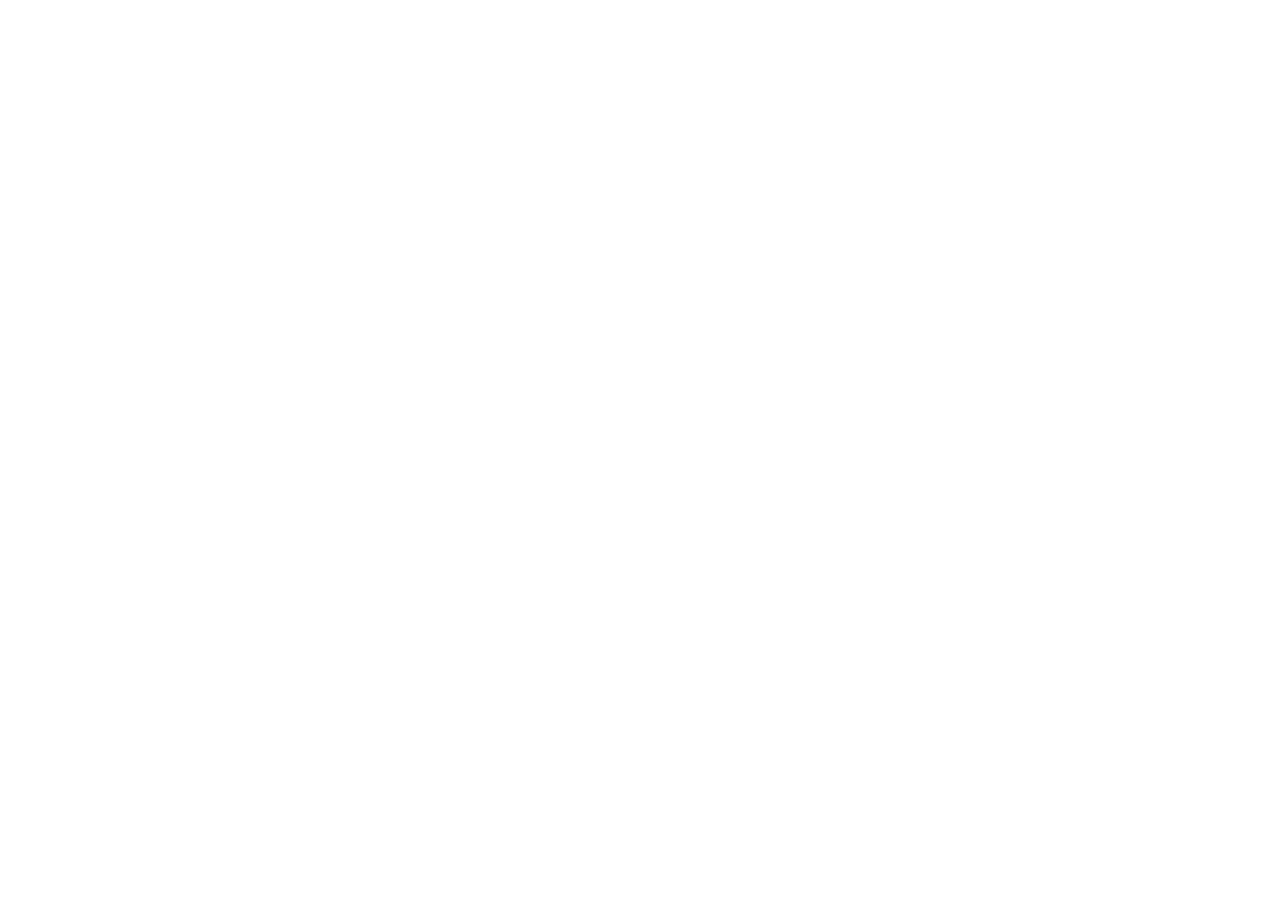
==== index.html @ 836903f6 "Initial Commit" ====
<!DOCTYPE html>
<html lang="en">
  <head>
    <meta charset="utf-8" />
    <meta name="viewport" content="width=device-width" />
    <link rel="stylesheet" href="./cssFiles/style.css" />
    <title>Ironhack Cart</title>
  </head>
  <body>

  </body>
</html>
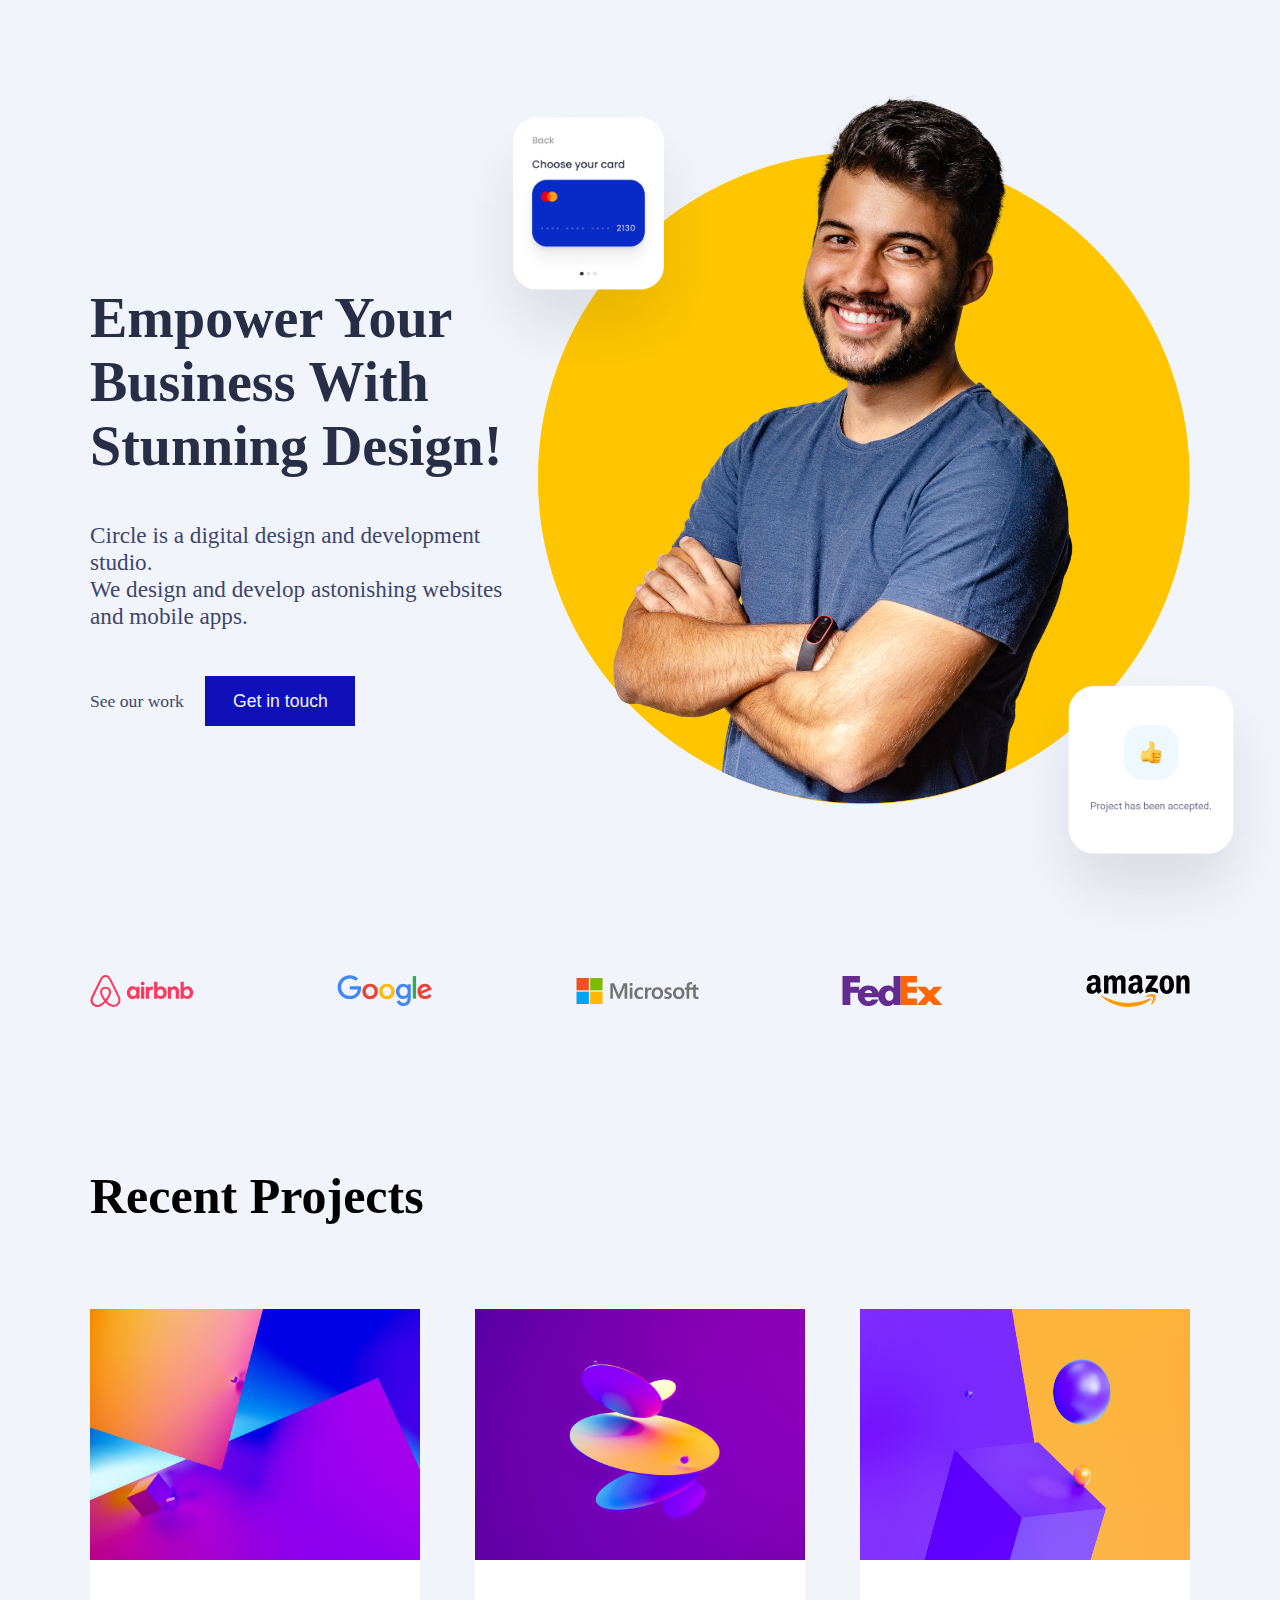
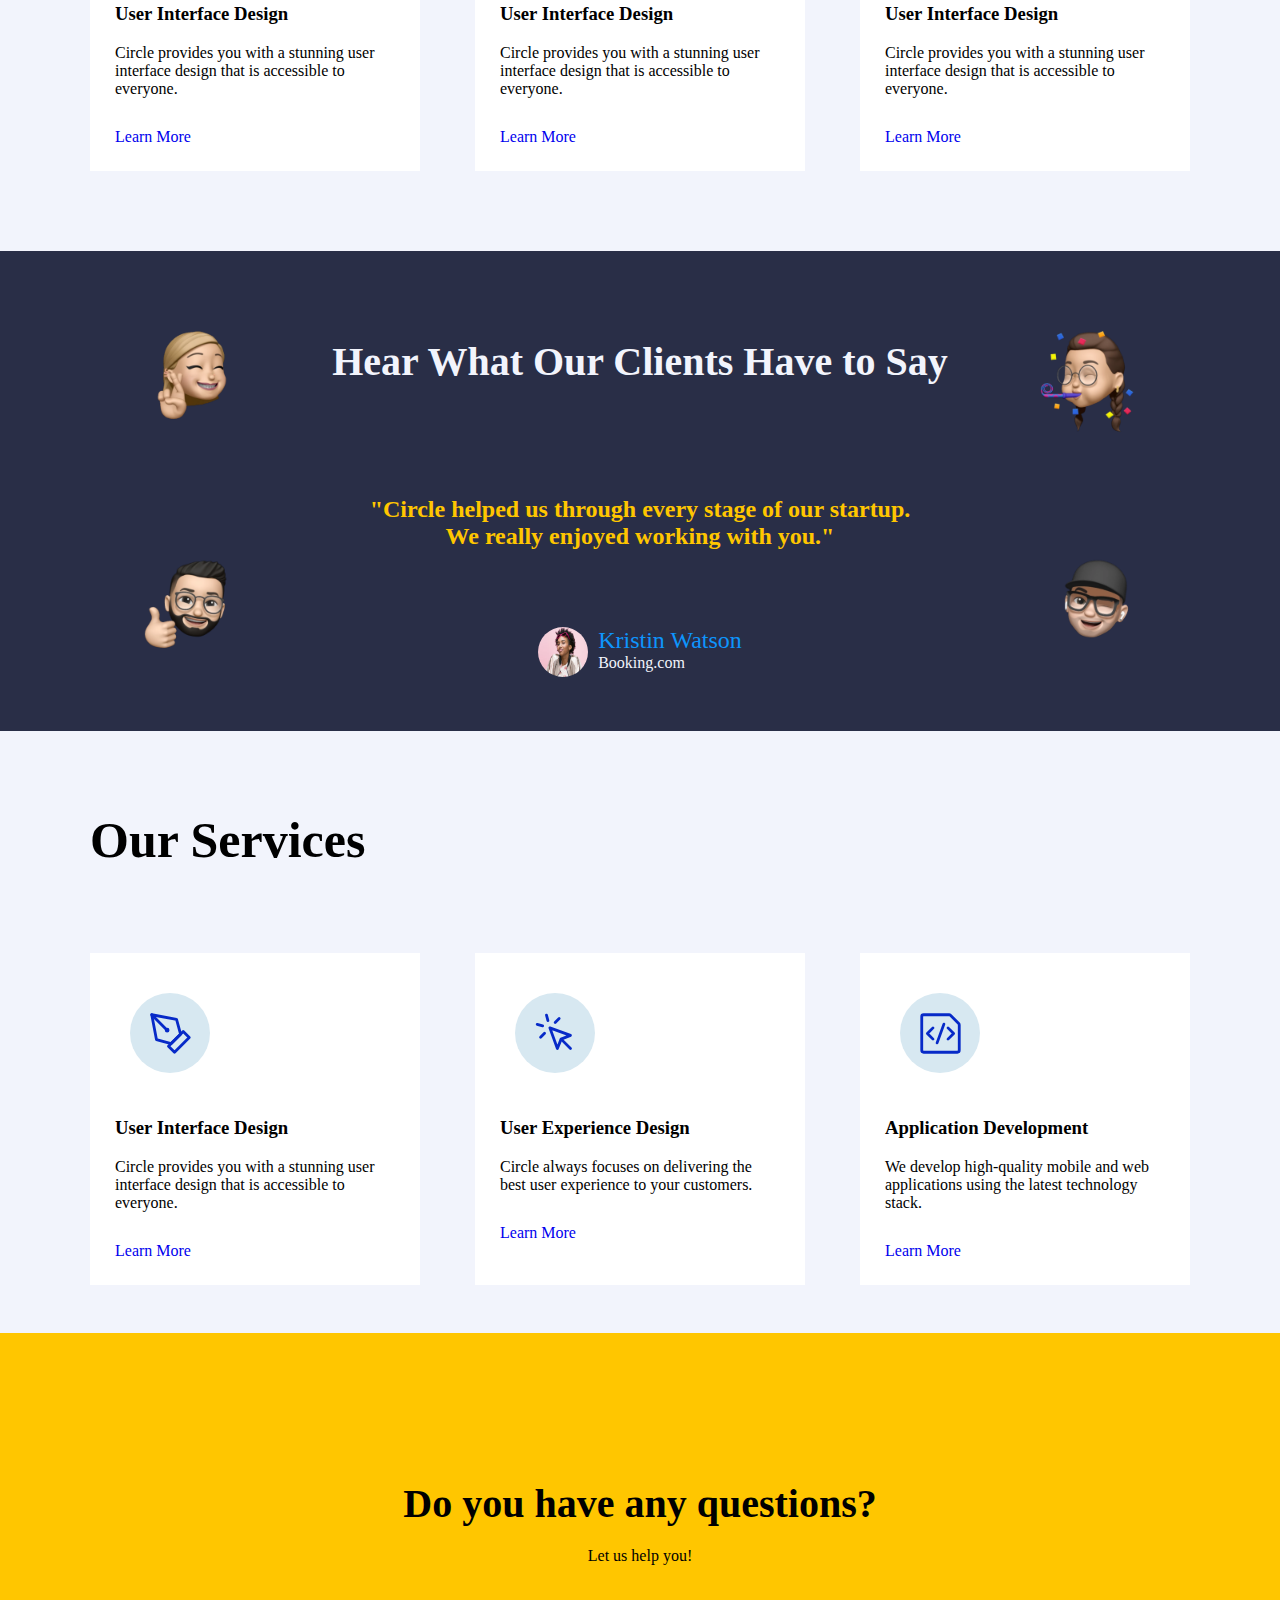
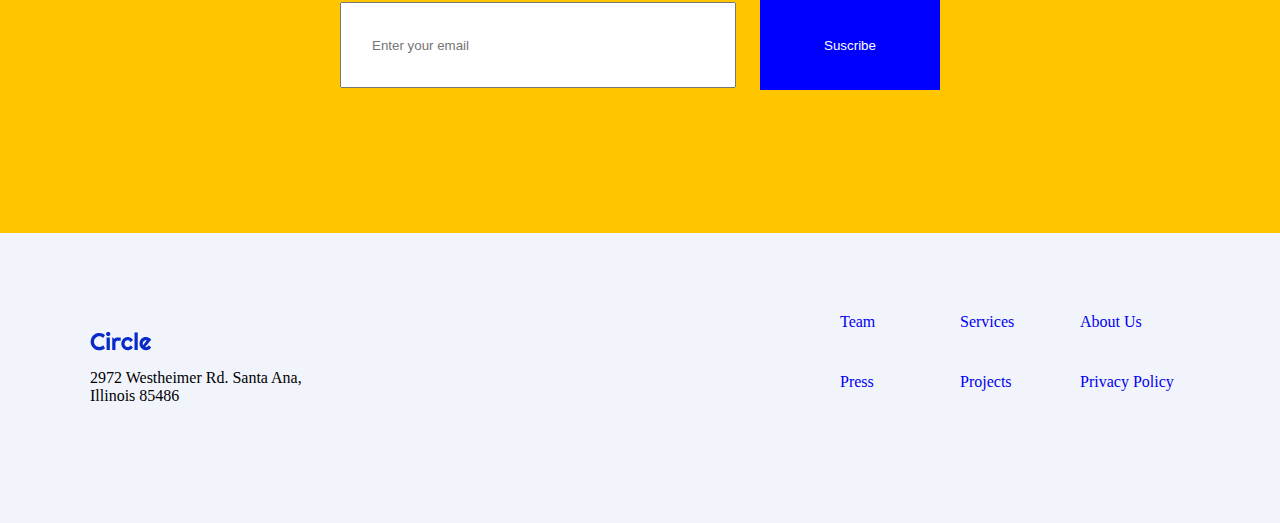
==== commit f9840549: "html advanced" ====
--- a/index.html
+++ b/index.html
@@ -4,9 +4,174 @@
     <meta charset="utf-8" />
     <meta name="viewport" content="width=device-width" />
     <link rel="stylesheet" href="./cssFiles/style.css" />
-    <title>Ironhack Cart</title>
+    <title>Project</title>
   </head>
   <body>
+    <!--NAVBAR-->
+    <nav class="navbar">
 
+    </nav>
+    <!--HOME-->
+    <section class="home">
+      <div class="home-columns">
+        <div class="home-content">
+          <h1>Empower Your Business With Stunning Design!</h1>
+          <p>Circle is a digital design and development studio. <br> We design and develop astonishing websites and mobile apps.</p>
+          <div>
+            <a href="#">See our work</a>
+            <button class="home-btn">Get in touch</button>
+          </div>
+        </div>
+        <div class="home-images">
+          <img class="img-hero" src="images/hero-section/hero-image.png" alt="">
+          <img class="img-hero-card1" src="images/hero-section/card-1.png" alt="">
+          <img class="img-hero-card2" src="images/hero-section/card-2.png" alt="">
+        </div>
+      </div>
+    </section>
+    <!--SPONSORS-->
+    <section class="sponsors">
+      <div class="content-sponsors">
+        <img src="images/logos/airbnb-logo.svg" alt="">
+        <img src="images/logos/google-logo.svg" alt="">
+        <img src="images/logos/microsoft-logo.svg" alt="">
+        <img src="images/logos/fedex-logo.svg" alt="">
+        <img src="images/logos/amazon-logo.svg" alt="">
+      </div>
+    </section>
+    <!--PROJECTS-->
+    <section class="projects">
+      <div class="content-projects">
+        <span class="title">Recent Projects</span>
+        <div class="cards-projects">
+          <div class="card-project">
+            <img class="img-project" src="images/projects-section/1.jpg" alt="">
+            <div class="card-content">
+              <h3>User Interface Design</h3>
+              <p class="card-text">Circle provides you with a stunning user interface design that is accessible to everyone.</p>
+              <a href="#">Learn More</a>
+            </div>
+          </div>
+          <div class="card-project">
+            <img class="img-project" src="images/projects-section/2.jpg" alt="">
+            <div class="card-content">
+              <h3>User Interface Design</h3>
+              <p class="card-text">Circle provides you with a stunning user interface design that is accessible to everyone.</p>
+              <a href="#">Learn More</a>
+            </div>
+          </div>
+          <div class="card-project">
+            <img class="img-project" src="images/projects-section/3.jpg" alt="">
+            <div class="card-content">
+              <h3>User Interface Design</h3>
+              <p class="card-text">Circle provides you with a stunning user interface design that is accessible to everyone.</p>
+              <a href="#">Learn More</a>
+            </div>
+          </div>
+        </div>
+      </div>
+    </section>
+    <!--COMMENTS-->
+    <section class="comments">
+      <div class="background-coments">
+        <div class="content-comments">
+          <h2>Hear What Our Clients Have to Say</h2>
+          <p>"Circle helped us through every stage of our startup. <br> We really enjoyed working with you."</p>
+          <div class="profile-comments">
+            <img class="profile-img" src="images/testimonial-section/profile.png" alt="">
+            <div class="profile-data">
+              <span class="profile-name">Kristin Watson</span>
+              <span class="profile-mail">Booking.com</span>
+            </div>
+          </div>
+        </div>
+        <div class="emoji-left">
+          <img class="emoji" src="images/testimonial-section/memoji-1.png" alt="">
+        </div>
+        <div class="emoji-right">
+          <img class="emoji" src="images/testimonial-section/memoji-4.png" alt="">
+        </div>
+        <div class="emoji-bottom-left">
+          <img class="emoji" src="images/testimonial-section/memoji-3.png" alt="">
+        </div>
+        <div class="emoji-bottom-right">
+          <img class="emoji" src="images/testimonial-section/memoji-2.png" alt="">
+        </div>
+      </div>
+    </section>
+    <!--SERVICES-->
+    <section class="services">
+      <div class="content-services">
+        <span class="title">Our Services</span>
+        <div class="cards-services">
+          <div class="card-service">
+            <div class="card-image">
+              <div class="rounded-image">
+                <img class="img-service" src="images/services-section/icons/1.svg" alt="service-1 image">
+              </div>
+            </div>
+            <div class="card-content">
+              <h3>User Interface Design</h3>
+              <p class="card-text">Circle provides you with a stunning user interface design that is accessible to everyone.</p>
+              <a href="#">Learn More</a>
+            </div>
+          </div>
+          <div class="card-service">
+            <div class="card-image">
+              <div class="rounded-image">
+                <img class="img-service" src="images/services-section/icons/2.svg" alt="service-1 image">
+              </div>
+            </div>
+            <div class="card-content">
+              <h3>User Experience Design</h3>
+              <p class="card-text">Circle always focuses on delivering the best user experience to your customers.</p>
+              <a href="#">Learn More</a>
+            </div>
+          </div>
+          <div class="card-service">
+            <div class="card-image">
+              <div class="rounded-image">
+                <img class="img-service" src="images/services-section/icons/3.svg" alt="service-1 image">
+              </div>
+            </div>
+            <div class="card-content">
+              <h3>Application Development</h3>
+              <p class="card-text">We develop high-quality mobile and web applications using the latest technology stack.</p>
+              <a href="#">Learn More</a>
+            </div>
+          </div>
+        </div>
+      </div>
+    </section>
+    <!--ENTER EMAIL-->
+    <section class="enter-email">
+      <div class="content-enter-email">
+        <div class="labels-enter-email">
+          <span class="title-enter-email">Do you have any questions?</span>
+          <span>Let us help you!</span>
+          <div class="control-enter-email">
+            <input class="input-email" type="email" placeholder="Enter your email">
+            <button class="button-email" type="submit">Suscribe</button>
+          </div>
+        </div>
+      </div>
+    </section>
+    <!--FOOTER-->
+    <section class="footer">
+      <div class="content-footer">
+        <div class="left-footer">
+          <img class="img-footer" src="images/logos/circle.svg" alt="">
+          <div class="address-footer">2972 Westheimer Rd. Santa Ana, Illinois 85486</div>
+        </div>
+        <div class="grid-footer">
+          <a href="#">Team</a>
+          <a href="#">Services</a>
+          <a href="#">About Us</a>
+          <a href="#">Press</a>
+          <a href="#">Projects</a>
+          <a href="#">Privacy Policy</a>
+        </div>
+      </div>
+    </section>
   </body>
 </html>
--- a/cssFiles/style.css
+++ b/cssFiles/style.css
@@ -0,0 +1,392 @@
+html,head{
+    margin: 0;
+}
+
+body{
+    background-color:#f2f4fc;
+    margin: 0;
+}
+
+.title{
+    margin-bottom: 20px;
+    font-size: 50px;
+    font-weight: bold;
+}
+
+a {
+    text-decoration:none;
+}
+
+/*NAVBAR*/
+
+/*HOME*/
+.home{
+    display: flex;
+    justify-content: center;
+    margin-top: 5rem;
+}
+
+.home-columns{
+    display: flex;
+    justify-content: space-between;
+    max-width: 1100px;
+    width: 100%;
+}
+
+.home-content{
+    display: flex;
+    flex-direction: column;
+    justify-content: center;
+    width: 450px;
+}
+
+.home-content>h1{
+    color: #292e47;
+    font-size: 3.5em;
+    margin-bottom: 20px;
+}
+
+.home-content>p{
+    color: #3e466c;
+    font-size: 1.45em;
+    margin-bottom: 2em;
+}
+
+.home-content>div>a{
+    color: #3e466c;
+    font-size: 1.1em;
+    font-weight:500;
+    margin-right: 1em;
+}
+
+.home-btn{
+    background-color: rgb(16, 16, 187);
+    border: none;
+    color: #f2f4fc;
+    font-size: 1.1em;
+    height: 50px;
+    width: 150px;
+}
+
+.home-images{
+    position: relative;
+    width: 60%;
+    margin-bottom: 5em;
+}
+
+.img-hero{
+    width: 100%;
+}
+
+.img-hero-card1{
+    left: -15%;
+    position: absolute;
+    width: 300px;
+}
+
+.img-hero-card2{
+    right: -17%;
+    bottom: -19%;
+    position: absolute;
+    width: 300px;
+}
+
+/*SPONSORS*/
+.sponsors{
+    display: flex;
+    justify-content: center;
+    margin-top: 5rem;
+}
+
+.content-sponsors{
+    display: flex;
+    justify-content: space-between;
+    max-width: 1100px;
+    width: 100%;
+}
+
+/*PROJECTS*/
+.projects{
+    display: flex;
+    justify-content: center;
+    margin-top: 10rem;
+}
+
+.content-projects{
+    display: flex;
+    flex-direction: column;
+    max-width: 1100px;
+    width: 100%;
+}
+
+.cards-projects{
+    display: flex;
+    justify-content: space-between;
+    margin-top: 4rem;
+    width: 100%;
+}
+
+.card-project{
+    background-color: rgb(255, 255, 255);
+    /*border: 2px solid black;*/
+    display: flex;
+    flex-direction: column;
+    width: 30%;
+}
+
+.img-project{
+    height: 100%;
+    width: 100%;
+}
+
+/*COMMENTS*/
+.comments{
+    display: flex;
+    justify-content: center;
+    margin-top: 5rem;
+}
+
+.background-coments{
+    position: relative;
+    display: flex;
+    justify-content:center;
+    background-color: #292e47;
+    background-image: url("images/testimonial-section/orbit.png");
+    background-position: 0px 0px;
+    background-size: contain;
+    height: 30rem;
+    max-width: 1300px;
+    width: 100%;
+}
+
+.content-comments{
+    display: flex;
+    flex-direction: column;
+    justify-content: space-evenly;
+    align-items: center;
+    text-align: center;
+    width: 800px;
+}
+
+.content-comments>h2{
+    font-size: 2.5em;
+    font-weight: bold;
+    color: #f2f4fc;
+}
+
+.content-comments>p{
+    font-size: 1.5em;
+    font-weight: bold;
+    color: #ffc600;
+}
+
+.profile-comments{
+    display: flex;
+}
+
+.profile-img{
+    border-radius: 15cm;
+    height: 50px;
+    width: 50px;
+}
+
+.profile-data{
+    display: flex;
+    flex-direction: column;
+    text-align: left;
+    margin-left: 10px;
+}
+
+.profile-name{
+    font-size: 1.5em;
+    color: rgb(14, 149, 252);
+}
+
+.profile-mail{
+    font-size: 1em;
+    color: #f2f4fc;
+}
+
+.emoji{
+    height: 120px;
+    width: 120px;
+}
+
+.emoji-left{
+    position: absolute;
+    left: 0%;
+    top: 0%;
+    margin-top: 5%;
+    margin-left: 10%;
+}
+
+.emoji-right{
+    position: absolute;
+    right: 0%;
+    top: 0%;
+    margin-top: 5%;
+    margin-right: 10%;
+}
+
+.emoji-bottom-left{
+    position: absolute;
+    left: 0%;
+    bottom: 0%;
+    margin-bottom: 5%;
+    margin-left: 10%;
+}
+
+.emoji-bottom-right{
+    position: absolute;
+    right: 0%;
+    bottom: 0%;
+    margin-bottom: 5%;
+    margin-right: 10%;
+}
+
+/*SERVICES*/
+.services{
+    display: flex;
+    justify-content: center;
+    margin-top: 5rem;
+}
+
+.content-services{
+    display: flex;
+    flex-direction: column;
+    max-width: 1100px;
+    width: 100%;
+}
+
+.cards-services{
+    display: flex;
+    justify-content: space-between;
+    margin-top: 4rem;
+    width: 100%;
+}
+
+.card-service{
+    background-color: rgb(255, 255, 255);
+    /*border: 2px solid black;*/
+    display: flex;
+    flex-direction: column;
+    width: 30%;
+}
+
+.card-image{
+    margin-top: 40px;
+    margin-left: 40px;
+}
+
+.rounded-image{
+    background-color: rgb(215, 232, 241);
+    border-radius: 40px;
+    display: flex;
+    justify-content: center;
+    align-items: center;
+    height: 80px;
+    width: 80px;
+}
+
+.img-service{
+    height: 45px;
+    width: 45px;
+}
+
+.card-content{
+    padding: 25px;
+}
+
+.card-text{
+    margin-bottom: 30px;
+}
+
+/*ENTER EMAIL*/
+.enter-email{
+    display: flex;
+    justify-content: center;
+    margin-top: 3rem;
+}
+
+.content-enter-email{
+    display: flex;
+    align-items: center;
+    justify-content: center;
+    background-color: #ffc600;
+    height: 500px;
+    max-width: 1300px;
+    width: 100%;
+}
+
+.labels-enter-email{
+    display: flex;
+    flex-direction: column;
+    align-items: center;
+    width: 600px;
+}
+
+.title-enter-email{
+    margin-bottom: 20px;
+    font-size: 40px;
+    font-weight: bold;
+}
+
+.control-enter-email{
+    display: flex;
+    justify-content: space-between;
+    align-items: center;
+    margin-top: 40px;
+    height: 80px;
+    width: 100%;
+}
+
+.input-email{
+    padding-left: 30px;
+    height: 80px;
+    width: 360px;
+}
+
+.button-email{
+    background-color: rgb(0, 0, 255);
+    border: none;
+    color: rgb(255, 255, 255);
+    height: 90px;
+    width: 180px;
+}
+
+/*FOOTER*/
+.footer{
+    display: flex;
+    justify-content: center;
+    padding: 0 30px 100px 30px;
+    margin-top: 5rem;
+}
+
+.content-footer{
+    display: flex;
+    justify-content: space-between;
+    max-width: 1100px;
+    width: 100%;
+}
+
+.left-footer{
+    display: flex;
+    flex-direction: column;
+    align-items: flex-start;
+    justify-content:space-evenly;
+    height: 110px;
+    width: 260px;
+}
+
+.img-footer{
+    height: 20px;
+}
+
+.grid-footer{
+    display: grid;
+    gap: 10px;
+    grid-auto-columns: 1fr;
+    grid-template-columns: 1fr 1fr 1fr;
+    height: 110px;
+    width: 350px;
+}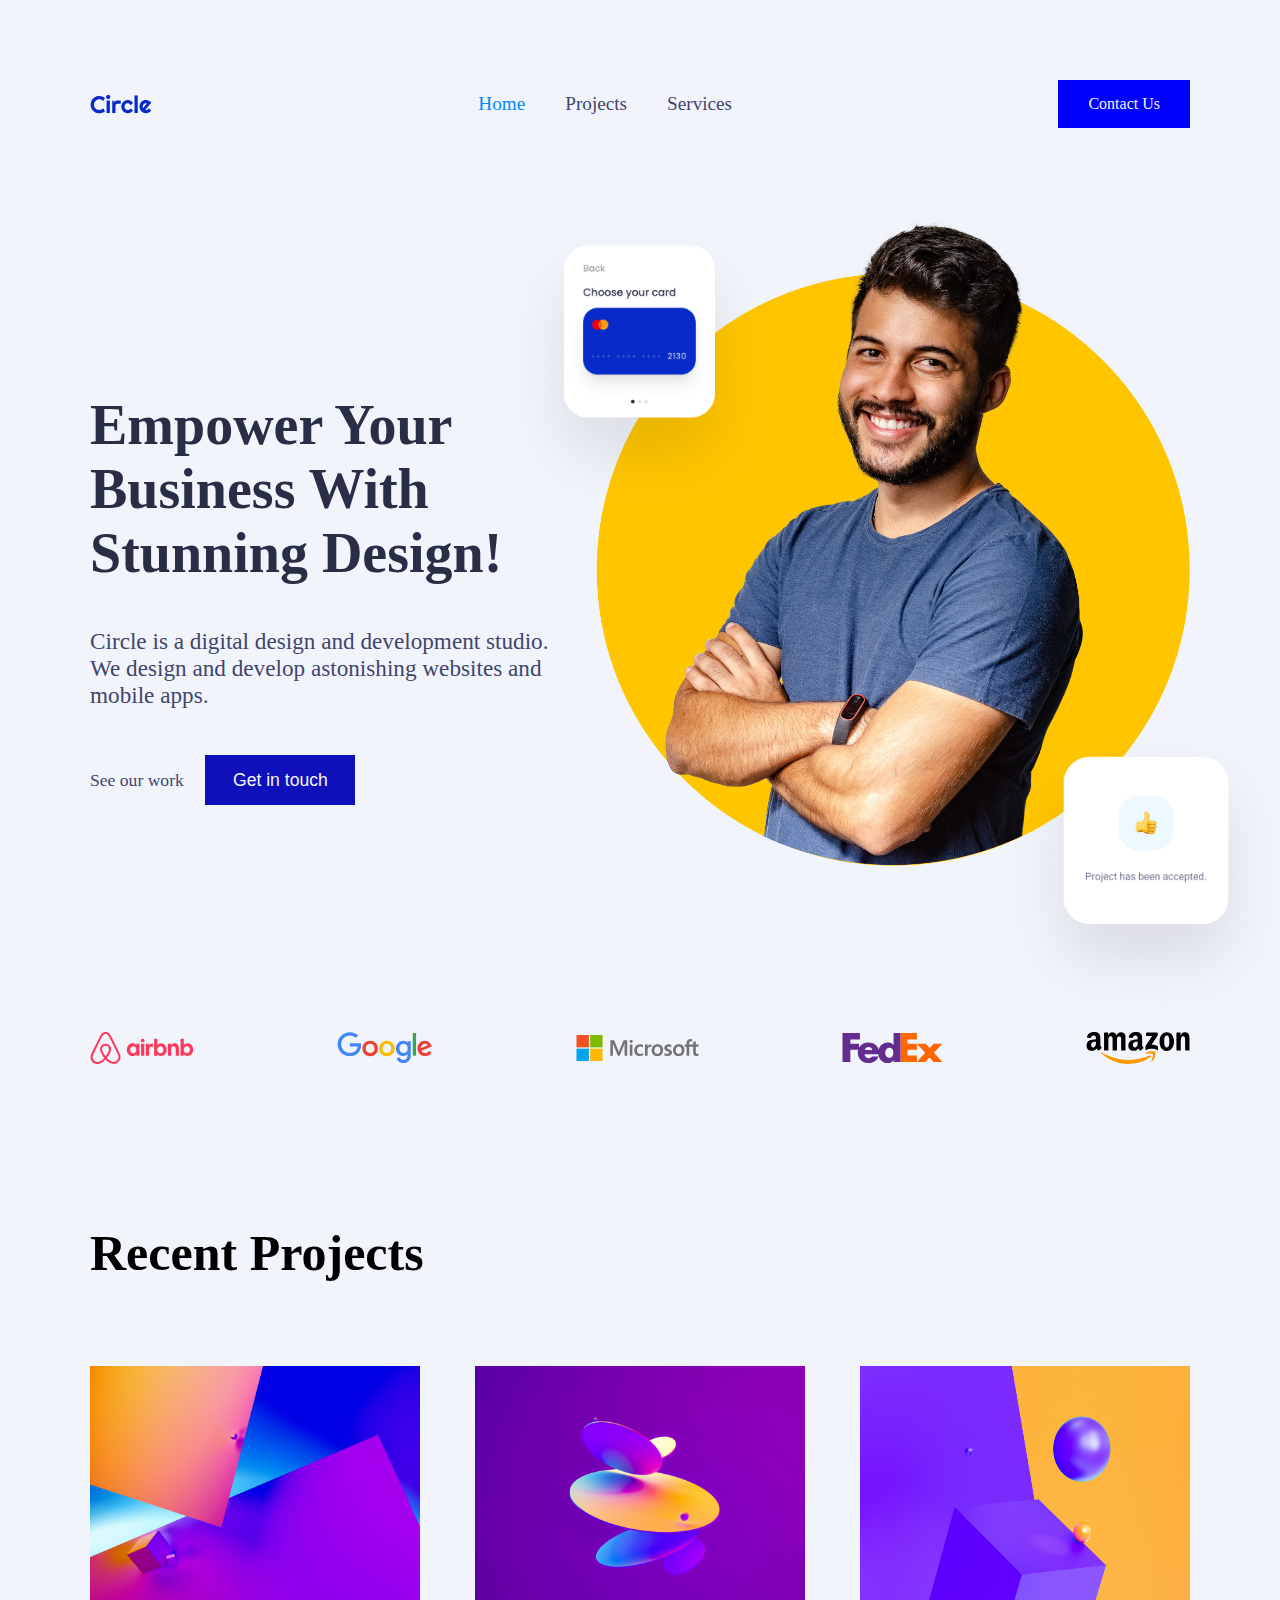
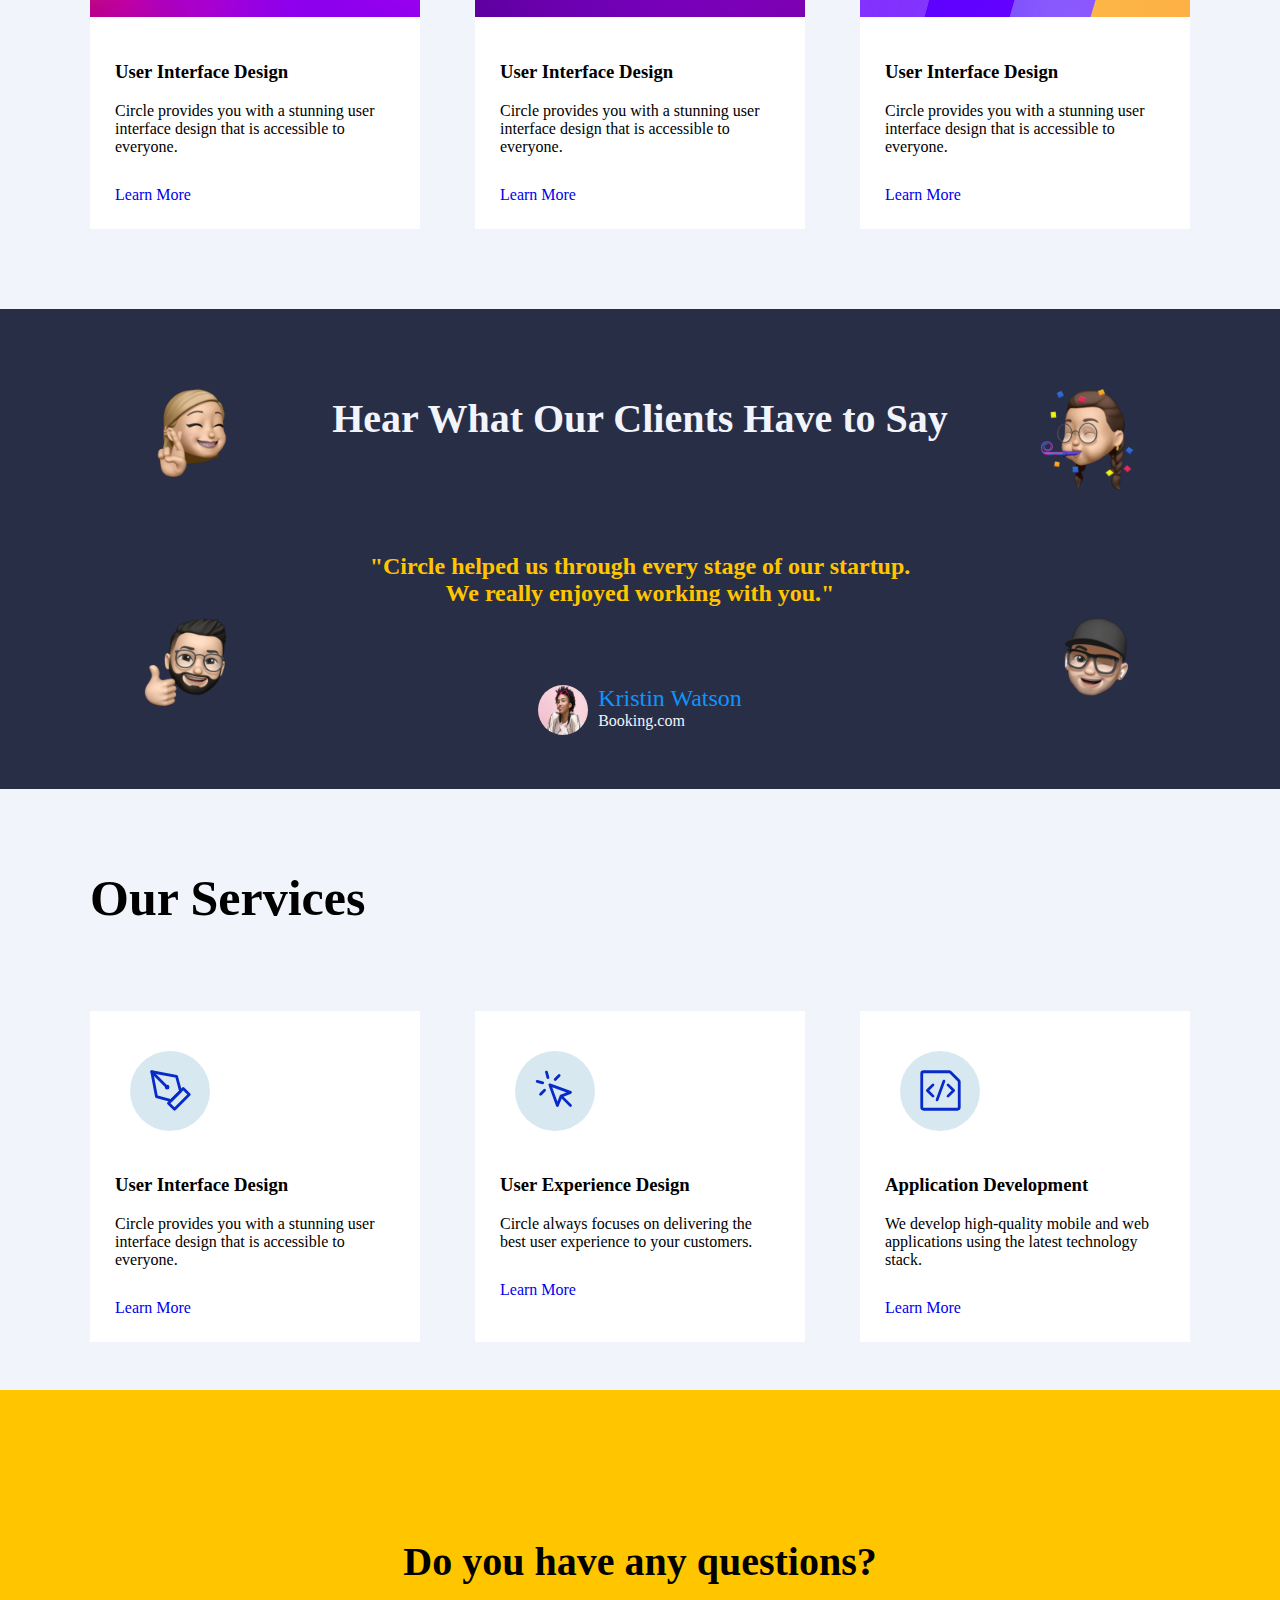
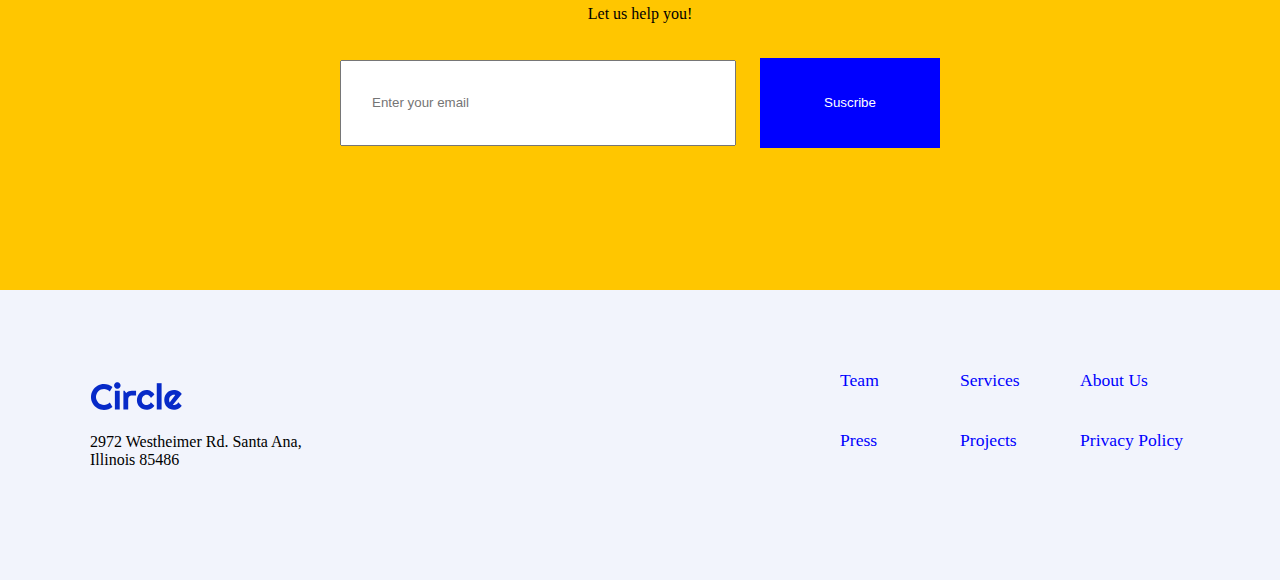
==== commit 86f753f4: "next step" ====
--- a/index.html
+++ b/index.html
@@ -9,7 +9,15 @@
   <body>
     <!--NAVBAR-->
     <nav class="navbar">
-
+      <div class="navbar-container">
+        <img src="images/logos/circle.svg" alt="">
+        <div class="navbar-tabs">
+          <a class="tab-button">Home</a>
+          <a class="tab-button">Projects</a>
+          <a class="tab-button">Services</a>
+        </div>
+        <a class="contact-button">Contact Us</a>
+      </div>
     </nav>
     <!--HOME-->
     <section class="home">
@@ -164,12 +172,12 @@
           <div class="address-footer">2972 Westheimer Rd. Santa Ana, Illinois 85486</div>
         </div>
         <div class="grid-footer">
-          <a href="#">Team</a>
-          <a href="#">Services</a>
-          <a href="#">About Us</a>
-          <a href="#">Press</a>
-          <a href="#">Projects</a>
-          <a href="#">Privacy Policy</a>
+          <a class="link-footer" href="#">Team</a>
+          <a class="link-footer" href="#">Services</a>
+          <a class="link-footer" href="#">About Us</a>
+          <a class="link-footer" href="#">Press</a>
+          <a class="link-footer" href="#">Projects</a>
+          <a class="link-footer" href="#">Privacy Policy</a>
         </div>
       </div>
     </section>
--- a/cssFiles/style.css
+++ b/cssFiles/style.css
@@ -18,6 +18,55 @@
 }
 
 /*NAVBAR*/
+.navbar{
+    display: flex;
+    justify-content: center;
+    margin-top: 5rem;
+}
+
+.navbar-container{
+    display: flex;
+    justify-content: space-between;
+    align-items: center;
+    max-width: 1100px;
+    width: 100%;
+}
+
+.navbar-tabs{
+    display: flex;
+}
+
+.tab-button{
+    background-color:#f2f4fc;
+    border: none;
+    cursor: pointer;
+    font-size: 1.2em;
+    color: #3e466c;
+    padding: 0 20px;
+}
+
+.tab-button:hover{
+    color: blue;
+}
+
+.tab-button:nth-child(1){
+    color: rgb(0, 136, 255);
+}
+
+.tab-button:nth-child(1):hover{
+    color: blue;
+}
+
+.contact-button{
+    background-color: blue;
+    color: #f2f4fc;
+    cursor: pointer;
+    padding: 15px 30px;
+}
+
+.contact-button:hover{
+    background-color: #3e466c;
+}
 
 /*HOME*/
 .home{
@@ -37,7 +86,7 @@
     display: flex;
     flex-direction: column;
     justify-content: center;
-    width: 450px;
+    width: 500px;
 }
 
 .home-content>h1{
@@ -63,30 +112,37 @@
     background-color: rgb(16, 16, 187);
     border: none;
     color: #f2f4fc;
+    cursor: pointer;
     font-size: 1.1em;
     height: 50px;
     width: 150px;
 }
 
+.home-btn:hover{
+    background-color: #3e466c;
+}
+
 .home-images{
+    display: flex;
+    justify-content: flex-end;
     position: relative;
     width: 60%;
     margin-bottom: 5em;
 }
 
 .img-hero{
-    width: 100%;
+    width: 95%;
 }
 
 .img-hero-card1{
-    left: -15%;
+    left: -12%;
     position: absolute;
     width: 300px;
 }
 
 .img-hero-card2{
     right: -17%;
-    bottom: -19%;
+    bottom: -23%;
     position: absolute;
     width: 300px;
 }
@@ -350,10 +406,15 @@
     background-color: rgb(0, 0, 255);
     border: none;
     color: rgb(255, 255, 255);
+    cursor: pointer;
     height: 90px;
     width: 180px;
 }
 
+.button-email:hover{
+    background-color: #3e466c;
+}
+
 /*FOOTER*/
 .footer{
     display: flex;
@@ -373,13 +434,13 @@
     display: flex;
     flex-direction: column;
     align-items: flex-start;
-    justify-content:space-evenly;
+    justify-content:space-around;
     height: 110px;
     width: 260px;
 }
 
 .img-footer{
-    height: 20px;
+    height: 30px;
 }
 
 .grid-footer{
@@ -389,4 +450,8 @@
     grid-template-columns: 1fr 1fr 1fr;
     height: 110px;
     width: 350px;
-}+}
+.link-footer{
+    color: blue;
+    font-size: 1.1em;
+}
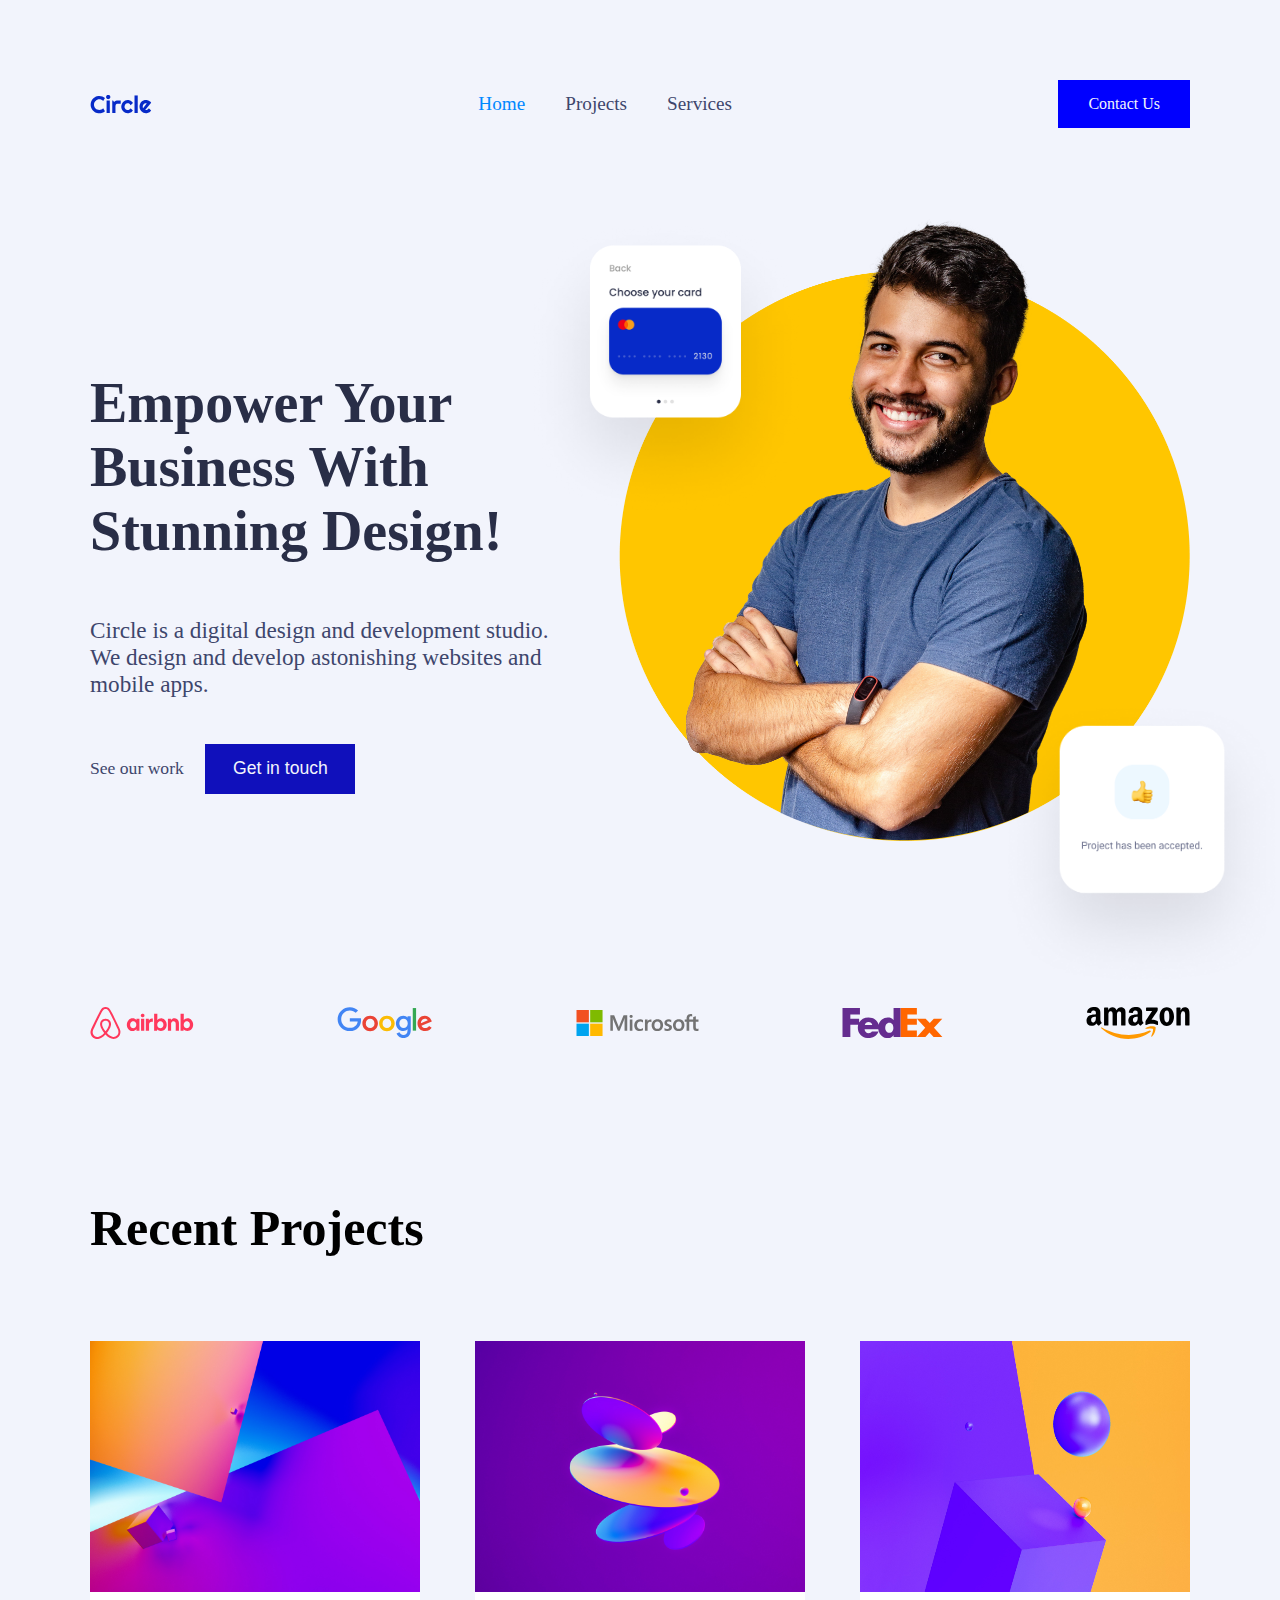
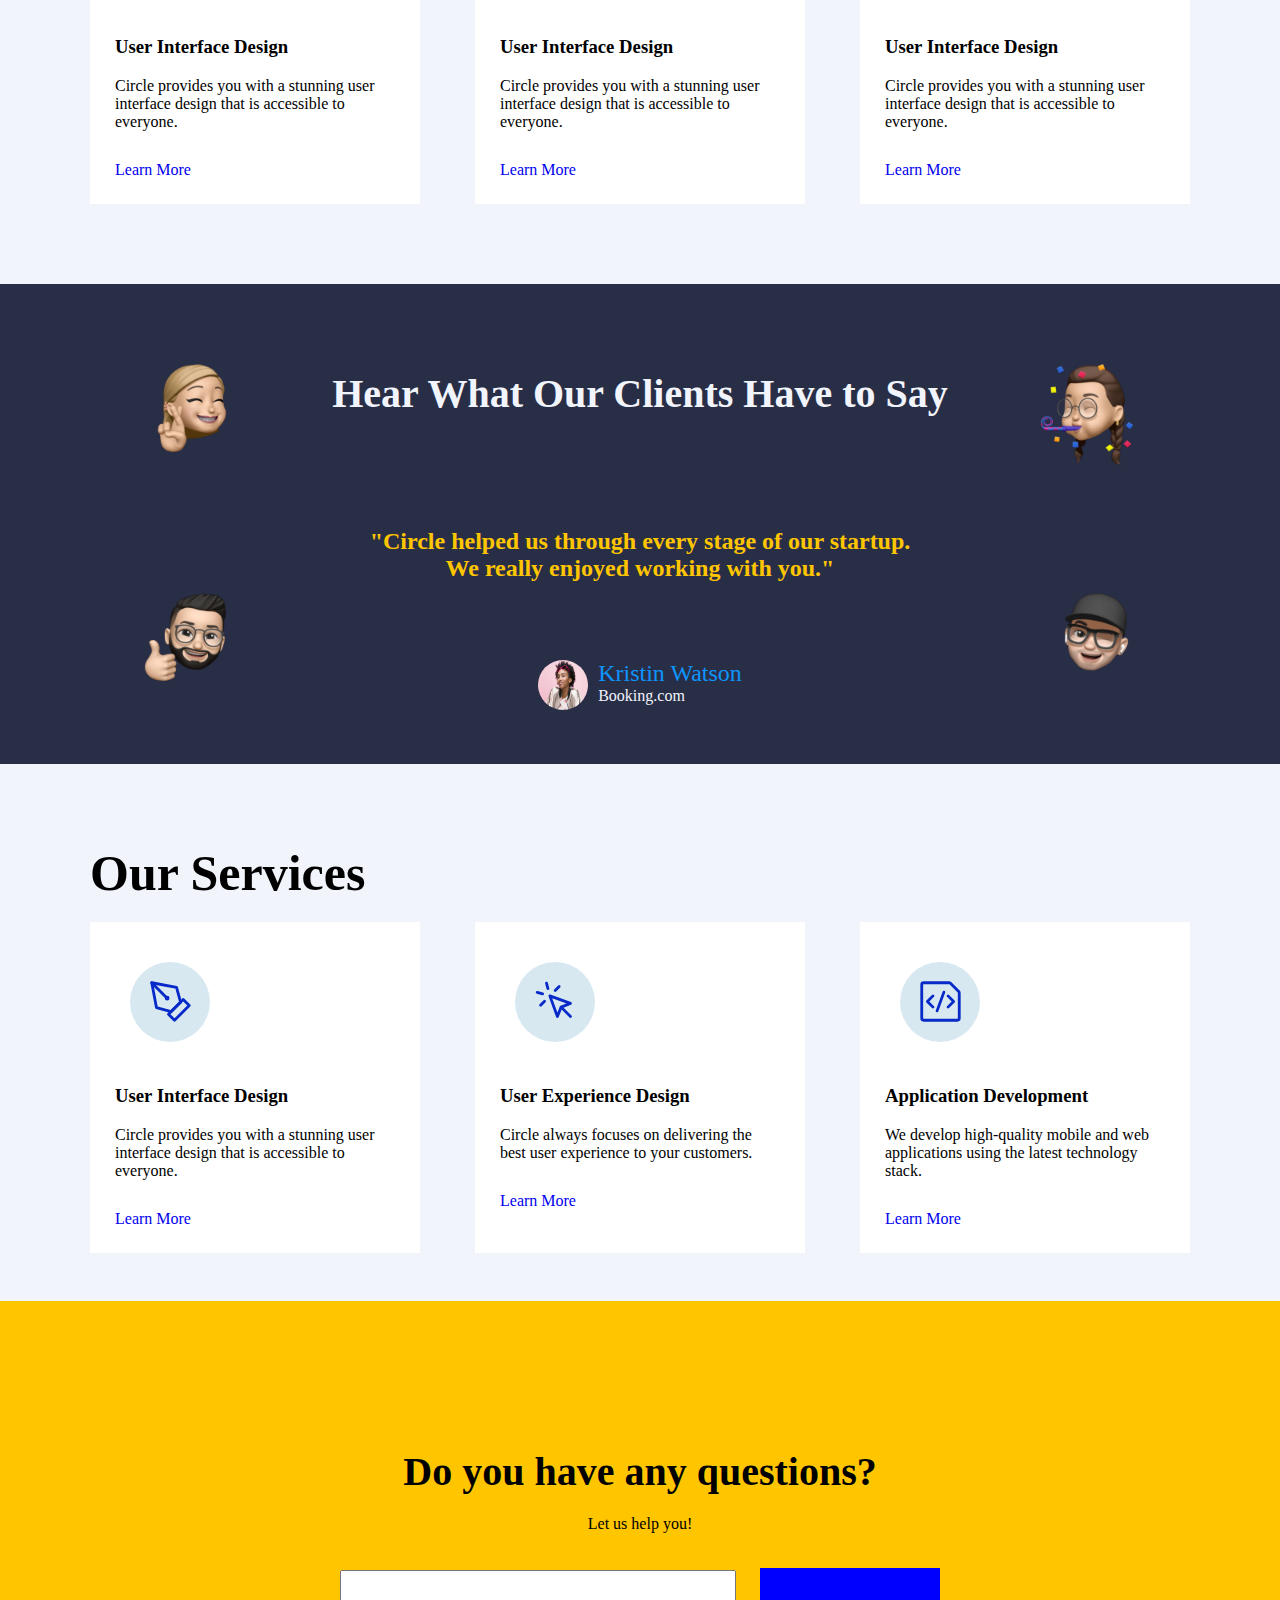
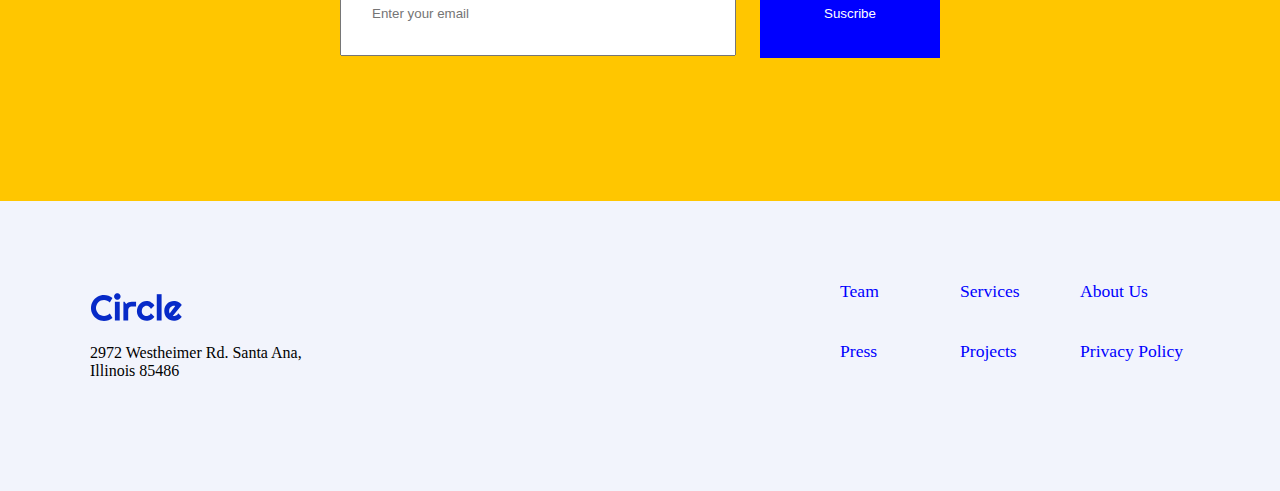
==== commit 552e38a9: "Avances" ====
--- a/index.html
+++ b/index.html
@@ -4,23 +4,24 @@
     <meta charset="utf-8" />
     <meta name="viewport" content="width=device-width" />
     <link rel="stylesheet" href="./cssFiles/style.css" />
-    <title>Project</title>
+    <link rel="icon" href="images/logo-ironhack.png">
+    <title>Marco-Project</title>
   </head>
   <body>
     <!--NAVBAR-->
-    <nav class="navbar">
+    <nav id="navbar1" class="navbar">
       <div class="navbar-container">
         <img src="images/logos/circle.svg" alt="">
         <div class="navbar-tabs">
-          <a class="tab-button">Home</a>
-          <a class="tab-button">Projects</a>
-          <a class="tab-button">Services</a>
+          <a class="tab-button" href="#home1">Home</a>
+          <a class="tab-button" href="#projects1">Projects</a>
+          <a class="tab-button" href="#services1">Services</a>
         </div>
         <a class="contact-button">Contact Us</a>
       </div>
     </nav>
     <!--HOME-->
-    <section class="home">
+    <section id="home1" class="home">
       <div class="home-columns">
         <div class="home-content">
           <h1>Empower Your Business With Stunning Design!</h1>
@@ -38,7 +39,7 @@
       </div>
     </section>
     <!--SPONSORS-->
-    <section class="sponsors">
+    <section id="sponsors1" class="sponsors">
       <div class="content-sponsors">
         <img src="images/logos/airbnb-logo.svg" alt="">
         <img src="images/logos/google-logo.svg" alt="">
@@ -48,11 +49,11 @@
       </div>
     </section>
     <!--PROJECTS-->
-    <section class="projects">
+    <section id="projects1" class="projects">
       <div class="content-projects">
         <span class="title">Recent Projects</span>
         <div class="cards-projects">
-          <div class="card-project">
+          <div id="card1" class="card-project">
             <img class="img-project" src="images/projects-section/1.jpg" alt="">
             <div class="card-content">
               <h3>User Interface Design</h3>
@@ -60,7 +61,7 @@
               <a href="#">Learn More</a>
             </div>
           </div>
-          <div class="card-project">
+          <div id="card2" class="card-project">
             <img class="img-project" src="images/projects-section/2.jpg" alt="">
             <div class="card-content">
               <h3>User Interface Design</h3>
@@ -68,7 +69,7 @@
               <a href="#">Learn More</a>
             </div>
           </div>
-          <div class="card-project">
+          <div id="card3" class="card-project">
             <img class="img-project" src="images/projects-section/3.jpg" alt="">
             <div class="card-content">
               <h3>User Interface Design</h3>
@@ -80,7 +81,7 @@
       </div>
     </section>
     <!--COMMENTS-->
-    <section class="comments">
+    <section id="comments1" class="comments">
       <div class="background-coments">
         <div class="content-comments">
           <h2>Hear What Our Clients Have to Say</h2>
@@ -108,9 +109,9 @@
       </div>
     </section>
     <!--SERVICES-->
-    <section class="services">
+    <section id="services1" class="services">
       <div class="content-services">
-        <span class="title">Our Services</span>
+        <span class="title services-title">Our Services</span>
         <div class="cards-services">
           <div class="card-service">
             <div class="card-image">
@@ -152,7 +153,7 @@
       </div>
     </section>
     <!--ENTER EMAIL-->
-    <section class="enter-email">
+    <section id="enter-email1" class="enter-email">
       <div class="content-enter-email">
         <div class="labels-enter-email">
           <span class="title-enter-email">Do you have any questions?</span>
@@ -165,7 +166,7 @@
       </div>
     </section>
     <!--FOOTER-->
-    <section class="footer">
+    <section id="footer1" class="footer">
       <div class="content-footer">
         <div class="left-footer">
           <img class="img-footer" src="images/logos/circle.svg" alt="">
--- a/cssFiles/style.css
+++ b/cssFiles/style.css
@@ -80,6 +80,7 @@
     justify-content: space-between;
     max-width: 1100px;
     width: 100%;
+    padding: 0 1em;
 }
 
 .home-content{
@@ -92,7 +93,7 @@
 .home-content>h1{
     color: #292e47;
     font-size: 3.5em;
-    margin-bottom: 20px;
+    margin: 30px 0;
 }
 
 .home-content>p{
@@ -126,7 +127,7 @@
     display: flex;
     justify-content: flex-end;
     position: relative;
-    width: 60%;
+    width: 55%;
     margin-bottom: 5em;
 }
 
@@ -173,6 +174,7 @@
     flex-direction: column;
     max-width: 1100px;
     width: 100%;
+    padding: 0 1em;
 }
 
 .cards-projects{
@@ -312,12 +314,14 @@
     flex-direction: column;
     max-width: 1100px;
     width: 100%;
-}
+    padding: 0 1em;
+}
+
+
 
 .cards-services{
     display: flex;
     justify-content: space-between;
-    margin-top: 4rem;
     width: 100%;
 }
 
@@ -455,3 +459,131 @@
     color: blue;
     font-size: 1.1em;
 }
+
+/*SMALL SCREEN*/
+@media (max-width: 975px) {
+
+    .navbar{
+        display: flex;
+        justify-content: center;
+        margin-top: 0;
+    }
+
+    .navbar-container{
+        display: flex;
+        justify-content: space-between;
+        align-items: center;
+        padding: 0 30px;
+        width: 100%;
+    }
+    
+    .navbar-tabs{
+        display: none;
+    }
+
+    .contact-button{
+        background-color:#f2f4fc;
+        color: aqua;
+        height: 30px;
+        content:url('../images/menu.png');
+        padding: 0;
+        margin-top: 1em;
+    }
+
+    .contact-button:hover{
+        background-color:#f2f4fc;
+    }
+
+    /*HOME*/
+    .home{
+        display: flex;
+        justify-content: center;
+        margin-top: 1rem;
+    }
+
+    .home-columns{
+        display: flex;
+        justify-content: center;
+        flex-wrap: wrap;
+        width: 100%;
+    }
+
+    .home-content{
+        display: flex;
+        flex-direction: column;
+        justify-content: center;
+        margin-bottom: 2em;
+        text-align: center;
+        width: 800px;
+    }
+
+    /*SPONSORS*/
+    .content-sponsors{
+        display: flex;
+        flex-wrap: wrap;
+        max-width: 500px;
+        width: 100%;
+        margin-bottom: -5rem;
+    }
+
+    .content-sponsors>img{
+        margin: 2em;
+    }
+
+    .content-sponsors>img:last-child{
+        display: none;
+    }
+
+    /*PROJECTS*/
+    .projects{
+        display: flex;
+        justify-content: center;
+        margin-top: 10rem;
+    }
+    
+    .content-projects{
+        display: flex;
+        flex-direction: column;
+        max-width: 800px;
+        width: 100%;
+    }
+    
+    .cards-projects{
+        display: flex;
+        justify-content: space-between;
+        flex-wrap: wrap;
+        margin-top: 4rem;
+        width: 100%;
+    }
+    
+    .card-project{
+        background-color: rgb(255, 255, 255);
+        /*border: 2px solid black;*/
+        display: flex;
+        flex-direction: column;
+        width: 40%;
+        margin-bottom: 1em;
+    }
+
+    /*COMMENTS*/
+    .content-comments>h2{
+        font-size: 2.5em;
+        font-weight: bold;
+        color: #f2f4fc;
+        width: 450px;
+    }
+
+    /*SERVICES*/
+    .cards-services{
+        display: flex;
+        justify-content: space-evenly;
+        margin-top: 2rem;
+        width: 100%;
+    }
+
+    .services-title {
+        padding-left: 2%;
+    }
+}
+
+/*PHONE SCREEN*/
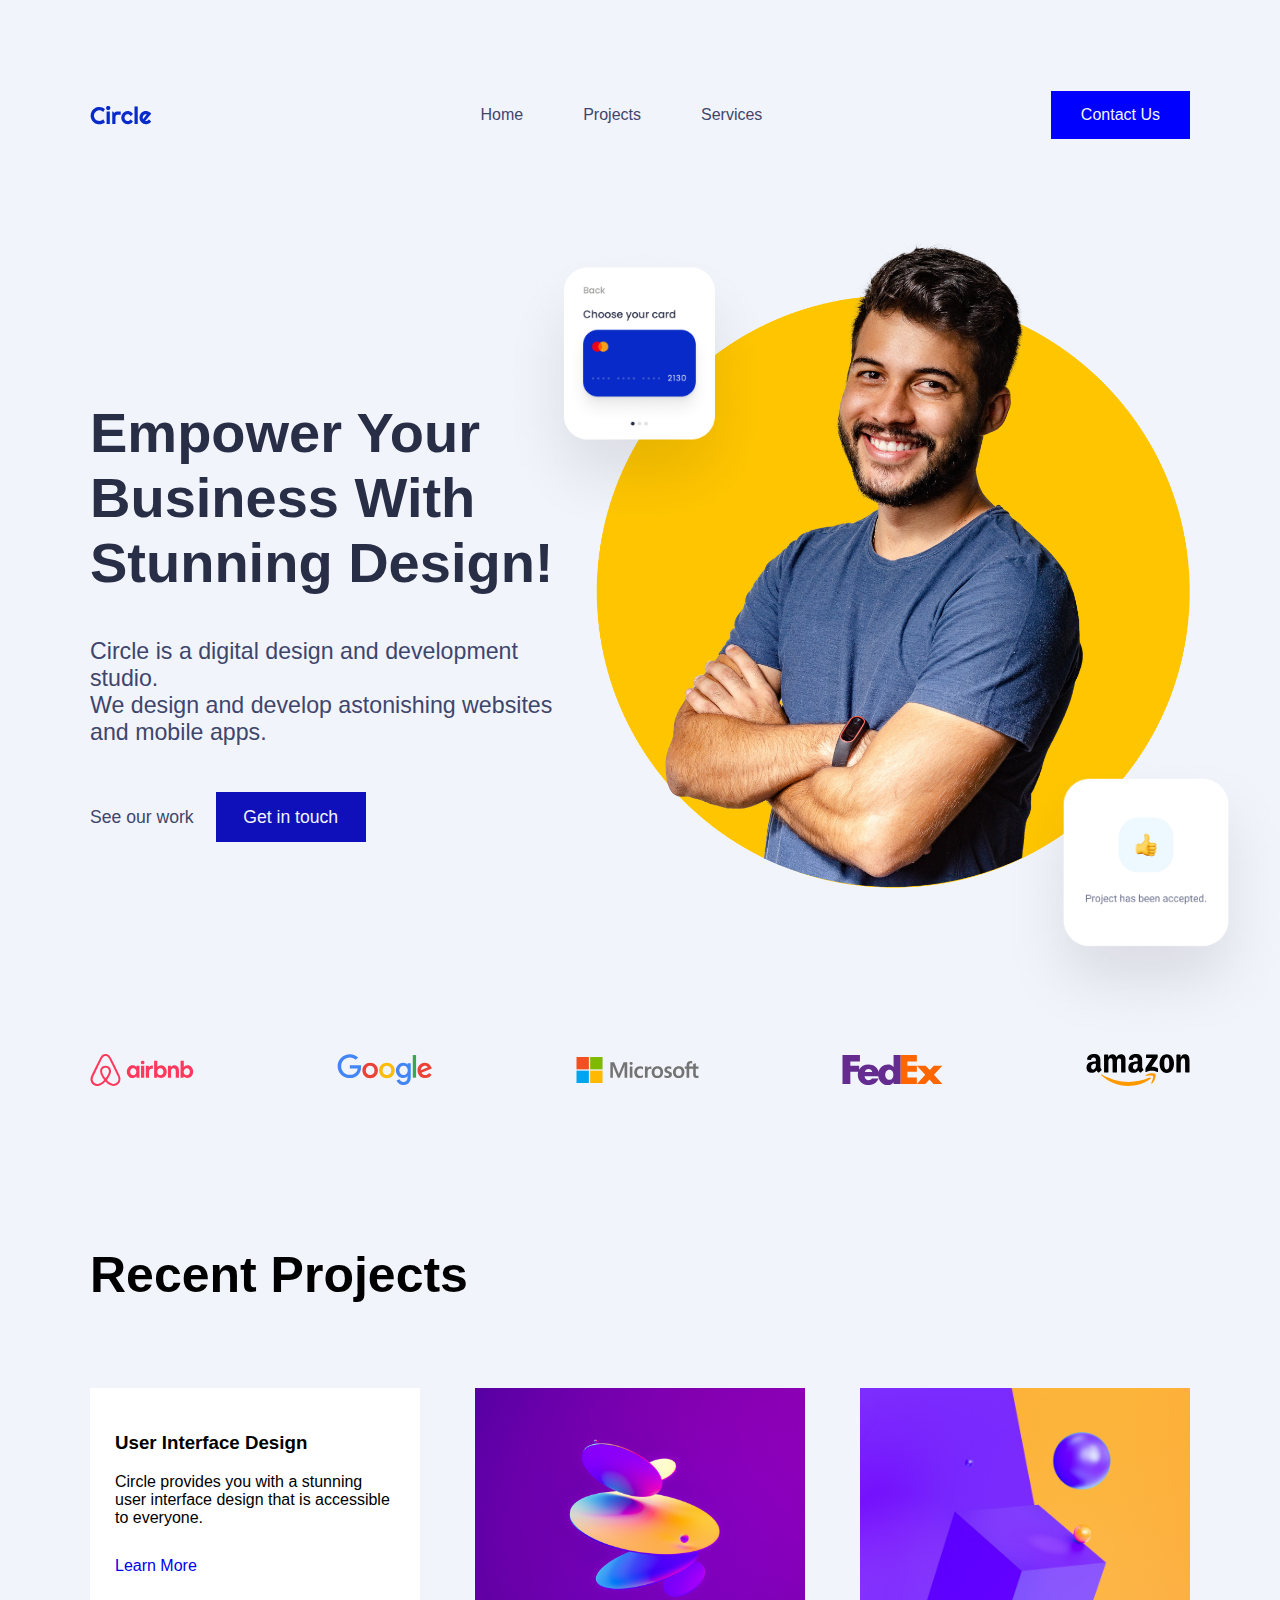
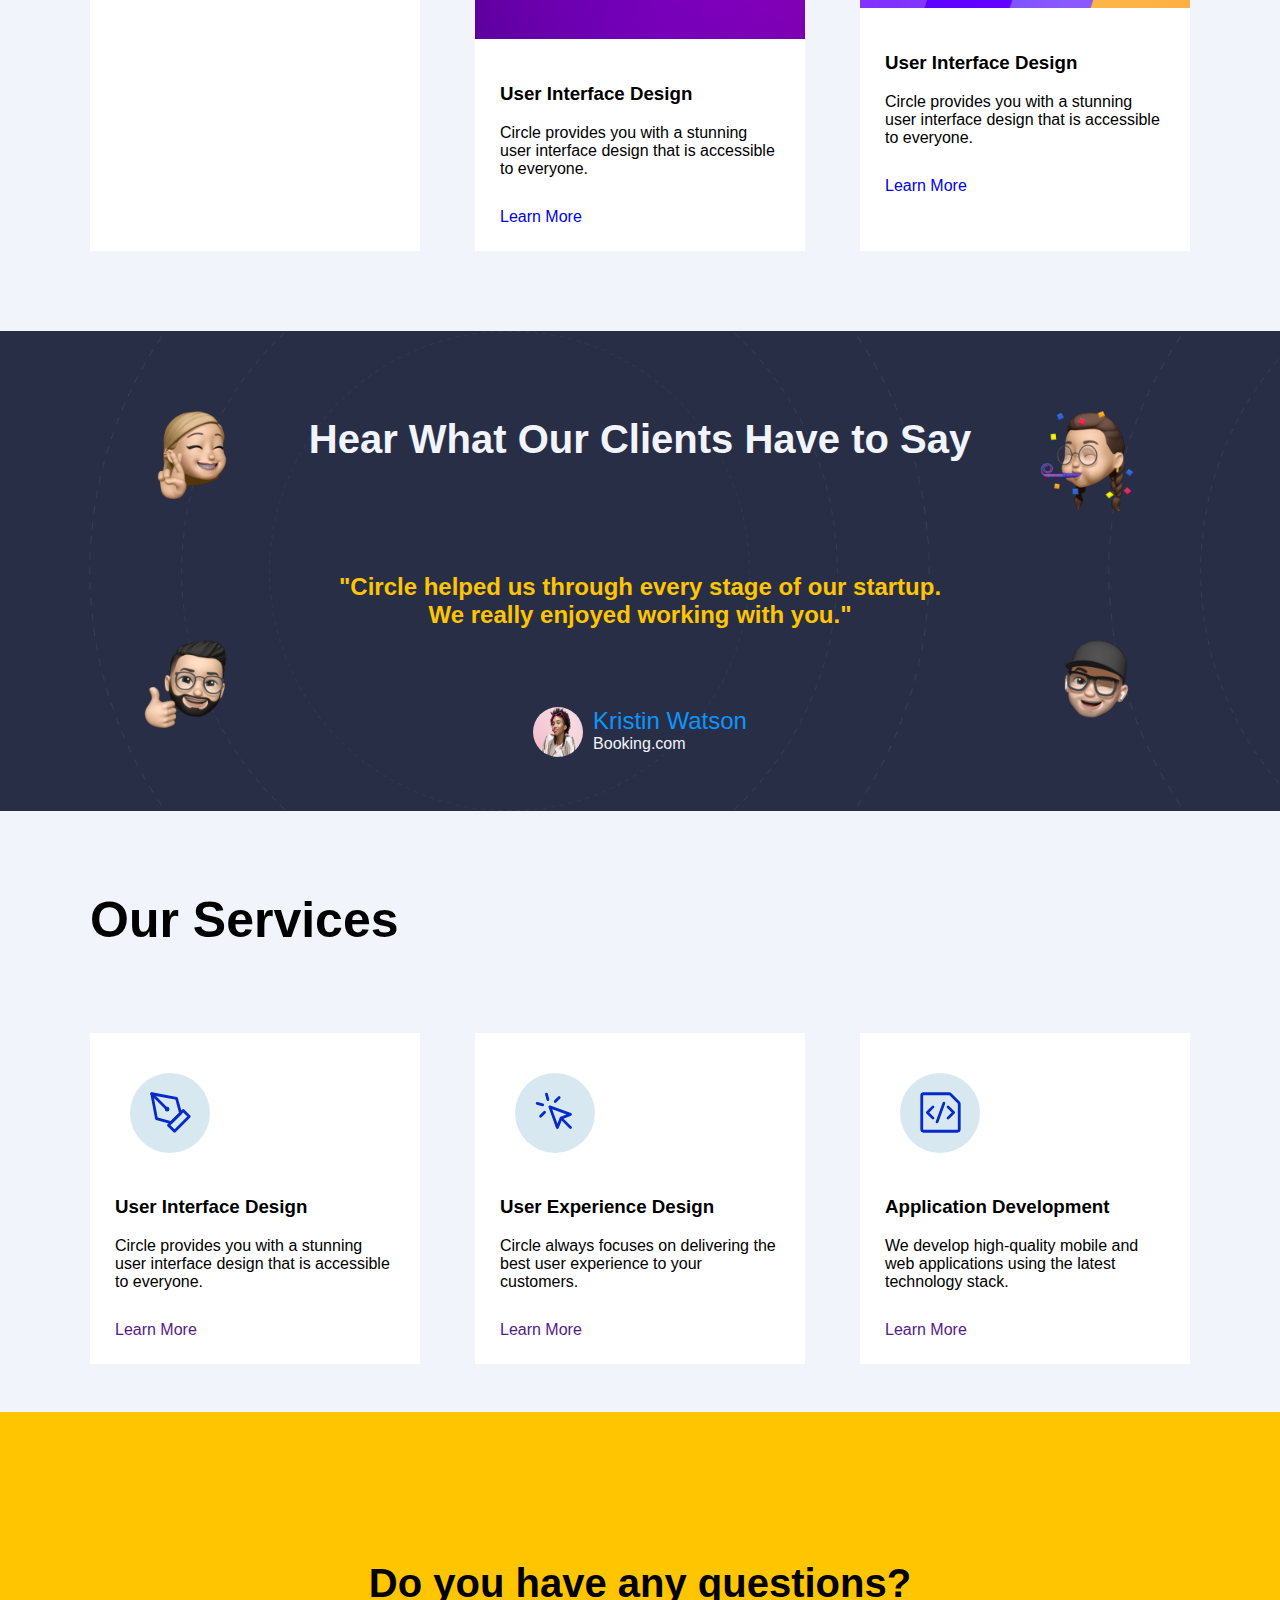
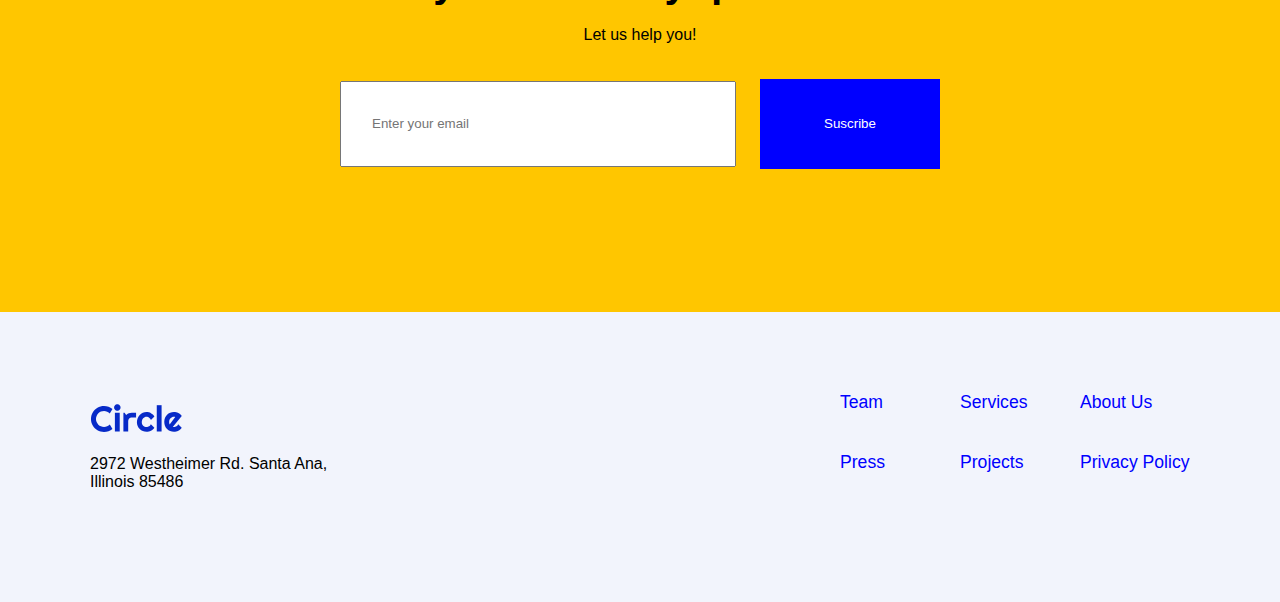
==== commit c92e2e0b: "last" ====
--- a/index.html
+++ b/index.html
@@ -5,19 +5,34 @@
     <meta name="viewport" content="width=device-width" />
     <link rel="stylesheet" href="./cssFiles/style.css" />
     <link rel="icon" href="images/logo-ironhack.png">
+    <script src="https://kit.fontawesome.com/6b8f0477ae.js" crossorigin="anonymous"></script>
+    <script src="./javaScriptFiles/webApp.js"></script>
     <title>Marco-Project</title>
   </head>
   <body>
     <!--NAVBAR-->
     <nav id="navbar1" class="navbar">
       <div class="navbar-container">
-        <img src="images/logos/circle.svg" alt="">
-        <div class="navbar-tabs">
-          <a class="tab-button" href="#home1">Home</a>
-          <a class="tab-button" href="#projects1">Projects</a>
-          <a class="tab-button" href="#services1">Services</a>
-        </div>
-        <a class="contact-button">Contact Us</a>
+        <img src="./images/logos/circle.svg" alt="">
+        <nav class="navbar-burguer">
+          <ul class="nav-menu">
+            <li class="nav-item">
+              <a class="nav-link" href="../index.html">Home</a>
+            </li>
+            <li class="nav-item">
+              <a class="nav-link" href="#projects1">Projects</a>
+            </li>
+            <li class="nav-item">
+              <a class="nav-link" href="#services1">Services</a>
+            </li>
+          </ul>
+          <div class="hamburguer">
+            <span class="bar"></span>
+            <span class="bar"></span>
+            <span class="bar"></span>
+          </div>
+        </nav>
+        <a class="contact-button" href="./pages/contactPage.html">Contact Us</a>
       </div>
     </nav>
     <!--HOME-->
@@ -54,11 +69,11 @@
         <span class="title">Recent Projects</span>
         <div class="cards-projects">
           <div id="card1" class="card-project">
-            <img class="img-project" src="images/projects-section/1.jpg" alt="">
-            <div class="card-content">
-              <h3>User Interface Design</h3>
-              <p class="card-text">Circle provides you with a stunning user interface design that is accessible to everyone.</p>
-              <a href="#">Learn More</a>
+            <img class="img-project" src="" alt="">
+            <div class="card-content">
+              <h3>User Interface Design</h3>
+              <p class="card-text">Circle provides you with a stunning user interface design that is accessible to everyone.</p>
+              <a href="../Proyecto1/pages/">Learn More</a>
             </div>
           </div>
           <div id="card2" class="card-project">
@@ -66,7 +81,7 @@
             <div class="card-content">
               <h3>User Interface Design</h3>
               <p class="card-text">Circle provides you with a stunning user interface design that is accessible to everyone.</p>
-              <a href="#">Learn More</a>
+              <a href="./pages/project.html">Learn More</a>
             </div>
           </div>
           <div id="card3" class="card-project">
@@ -74,7 +89,7 @@
             <div class="card-content">
               <h3>User Interface Design</h3>
               <p class="card-text">Circle provides you with a stunning user interface design that is accessible to everyone.</p>
-              <a href="#">Learn More</a>
+              <a href="./pages/project.html">Learn More</a>
             </div>
           </div>
         </div>
@@ -122,7 +137,7 @@
             <div class="card-content">
               <h3>User Interface Design</h3>
               <p class="card-text">Circle provides you with a stunning user interface design that is accessible to everyone.</p>
-              <a href="#">Learn More</a>
+              <a href="">Learn More</a>
             </div>
           </div>
           <div class="card-service">
@@ -134,7 +149,7 @@
             <div class="card-content">
               <h3>User Experience Design</h3>
               <p class="card-text">Circle always focuses on delivering the best user experience to your customers.</p>
-              <a href="#">Learn More</a>
+              <a href="">Learn More</a>
             </div>
           </div>
           <div class="card-service">
@@ -146,7 +161,7 @@
             <div class="card-content">
               <h3>Application Development</h3>
               <p class="card-text">We develop high-quality mobile and web applications using the latest technology stack.</p>
-              <a href="#">Learn More</a>
+              <a href="">Learn More</a>
             </div>
           </div>
         </div>
@@ -158,10 +173,10 @@
         <div class="labels-enter-email">
           <span class="title-enter-email">Do you have any questions?</span>
           <span>Let us help you!</span>
-          <div class="control-enter-email">
+          <form class="control-enter-email">
             <input class="input-email" type="email" placeholder="Enter your email">
-            <button class="button-email" type="submit">Suscribe</button>
-          </div>
+            <input type="submit" value="Suscribe" class="button-email"> 
+          </form>
         </div>
       </div>
     </section>
--- a/cssFiles/style.css
+++ b/cssFiles/style.css
@@ -3,6 +3,7 @@
 }
 
 body{
+    font-family: 'Roboto', sans-serif, 'arial';
     background-color:#f2f4fc;
     margin: 0;
 }
@@ -13,8 +14,61 @@
     font-weight: bold;
 }
 
+.subtitle{
+    margin-bottom: 20px;
+    font-size: 20px;
+    color: grey;
+    font-weight: bold;
+}
+
 a {
     text-decoration:none;
+}
+
+li{
+    list-style: none;
+}
+
+.nav-link{
+    color: #3e466c;
+}
+
+.navbar-burguer{
+    min-height: 70px;
+    display: flex;
+    justify-content: space-between;
+    align-items: center;
+    padding: 0 24px;
+}
+
+.nav-menu{
+    display: flex;
+    justify-content: space-between;
+    align-items: center;
+    gap: 60px;
+}
+
+.nav-link{
+    transition: 0.7s ease;
+}
+
+.nav-link:hover{
+    color: dodgerblue;
+}
+
+.hamburguer{
+    display: none;
+    cursor: pointer;
+}
+
+.bar{
+    display: block;
+    width: 25px;
+    height: 3px;
+    margin: 5px auto;
+    -webkit-transition: all 0.3s ease-in-out;
+    transition: all 0.3s ease-in-out;
+    background-color: black;
 }
 
 /*NAVBAR*/
@@ -68,6 +122,10 @@
     background-color: #3e466c;
 }
 
+.burguer-btn{
+    display: none;
+}
+
 /*HOME*/
 .home{
     display: flex;
@@ -80,7 +138,6 @@
     justify-content: space-between;
     max-width: 1100px;
     width: 100%;
-    padding: 0 1em;
 }
 
 .home-content{
@@ -93,7 +150,7 @@
 .home-content>h1{
     color: #292e47;
     font-size: 3.5em;
-    margin: 30px 0;
+    margin-bottom: 20px;
 }
 
 .home-content>p{
@@ -127,7 +184,7 @@
     display: flex;
     justify-content: flex-end;
     position: relative;
-    width: 55%;
+    width: 60%;
     margin-bottom: 5em;
 }
 
@@ -174,7 +231,6 @@
     flex-direction: column;
     max-width: 1100px;
     width: 100%;
-    padding: 0 1em;
 }
 
 .cards-projects{
@@ -193,7 +249,6 @@
 }
 
 .img-project{
-    height: 100%;
     width: 100%;
 }
 
@@ -209,7 +264,7 @@
     display: flex;
     justify-content:center;
     background-color: #292e47;
-    background-image: url("images/testimonial-section/orbit.png");
+    background-image: url("../images/testimonial-section/orbit.png");
     background-position: 0px 0px;
     background-size: contain;
     height: 30rem;
@@ -314,14 +369,12 @@
     flex-direction: column;
     max-width: 1100px;
     width: 100%;
-    padding: 0 1em;
-}
-
-
+}
 
 .cards-services{
     display: flex;
     justify-content: space-between;
+    margin-top: 4rem;
     width: 100%;
 }
 
@@ -460,9 +513,73 @@
     font-size: 1.1em;
 }
 
+/*PROJECTS*/
+.onlyproject{
+    display: flex;
+    justify-content: center;
+    margin-top: 2em;
+    margin-bottom: -5em;
+}
+
+.content-onlyproject{
+    display: flex;
+    flex-direction: column;
+    justify-content: space-between;
+    max-width: 1100px;
+    width: 100%;
+}
+
+.img-onlyproject{
+    width: 100%;
+    height: 450px;
+    margin-bottom: 3em;
+}
+
+.text-onlyproject{
+    font-size: 20px;
+}
+
+
 /*SMALL SCREEN*/
 @media (max-width: 975px) {
 
+    .hamburguer{
+        display: block;
+    }
+
+    .hamburguer:active .bar:nth-child(2){
+        opacity: 0;
+    }
+
+    .hamburguer:active .bar:nth-child(1){
+        transform: translateY(8px) rotate(45deg);
+    }
+
+    .hamburguer:active .bar:nth-child(3){
+        transform: translateY(-8px) rotate(-45deg);
+    }
+
+    .nav-menu{
+        position: fixed;
+        left: -120%;
+        top: 70px;
+        gap: 0;
+        flex-direction: column;
+        background-color: lightgray;
+        width: 100%;
+        text-align: center;
+        transition: 0.3s;
+    }
+
+    .nav-item{
+        margin: 16px 0;
+    }
+
+    .nav-menu:active{
+        left: 10%;
+    }
+
+    /*NAVBAR*/
     .navbar{
         display: flex;
         justify-content: center;
@@ -482,16 +599,12 @@
     }
 
     .contact-button{
-        background-color:#f2f4fc;
-        color: aqua;
-        height: 30px;
-        content:url('../images/menu.png');
-        padding: 0;
-        margin-top: 1em;
-    }
-
-    .contact-button:hover{
-        background-color:#f2f4fc;
+        display:none;
+    }
+
+    .burguer-btn{
+        display: block;
+        margin-top: 2em;
     }
 
     /*HOME*/
@@ -538,7 +651,7 @@
     .projects{
         display: flex;
         justify-content: center;
-        margin-top: 10rem;
+        margin-top: 5rem;
     }
     
     .content-projects{
@@ -584,6 +697,120 @@
     .services-title {
         padding-left: 2%;
     }
+
+
 }
 
 /*PHONE SCREEN*/
+@media (max-width: 750px) {
+    .title{
+        text-align: center;
+    }
+
+    .img-hero-card1{
+        visibility: hidden;
+    }
+    .img-hero-card2{
+        visibility: hidden;
+    }
+
+    .content-projects{
+        display: flex;
+        flex-direction: column;
+        justify-content: center;
+        padding: 30px;
+        margin-top: 50px;
+        max-width: 800px;
+        width: 100%;
+    }
+
+    .cards-projects{
+        display: flex;
+        flex-direction: column;
+        flex-wrap: wrap;
+        margin-top: 4rem;
+        width: 100%;
+    }
+
+    .card-project{
+        background-color: rgb(255, 255, 255);
+        /*border: 2px solid black;*/
+        display: flex;
+        flex-direction: column;
+        width: 100%;
+        margin-bottom: 1em;
+    }
+
+    .img-project{
+        height: 300px;
+    }
+
+    .emoji{
+        visibility: hidden;
+    }
+
+    .content-services{
+        display: flex;
+        flex-direction: column;
+        justify-content: center;
+        padding: 30px;
+        margin-top: 50px;
+        max-width: 800px;
+        width: 100%;
+    }
+
+    .cards-services{
+        padding: 30px;
+        display: flex;
+        flex-direction: column;
+        justify-content: space-between;
+        margin-top: 2rem;
+        width: 95%;
+    }
+
+    .card-service{
+        background-color: rgb(255, 255, 255);
+        /*border: 2px solid black;*/
+        display: flex;
+        flex-direction: column;
+        width: 100%;
+        margin-bottom: 10px;
+    }
+
+    .control-enter-email{
+        display: flex;
+        flex-direction: column;
+        justify-content: space-between;
+        align-items: center;
+        margin-top: 40px;
+        height: 200px;
+        width: 100%;
+    }
+
+    .button-email{
+        width: 400px;
+    }
+
+    .content-footer{
+        display: flex;
+        flex-direction: column;
+        justify-content: center;
+        align-items: center;
+        text-align: center;
+    }
+
+    .left-footer{
+        justify-content: center;
+        align-items: center;
+        margin-bottom: 1em;
+    }
+
+    .img-footer{
+        margin-bottom: 2em;
+    }
+
+    .grid-footer{
+        text-align: left;
+        gap: 0;
+    }
+}